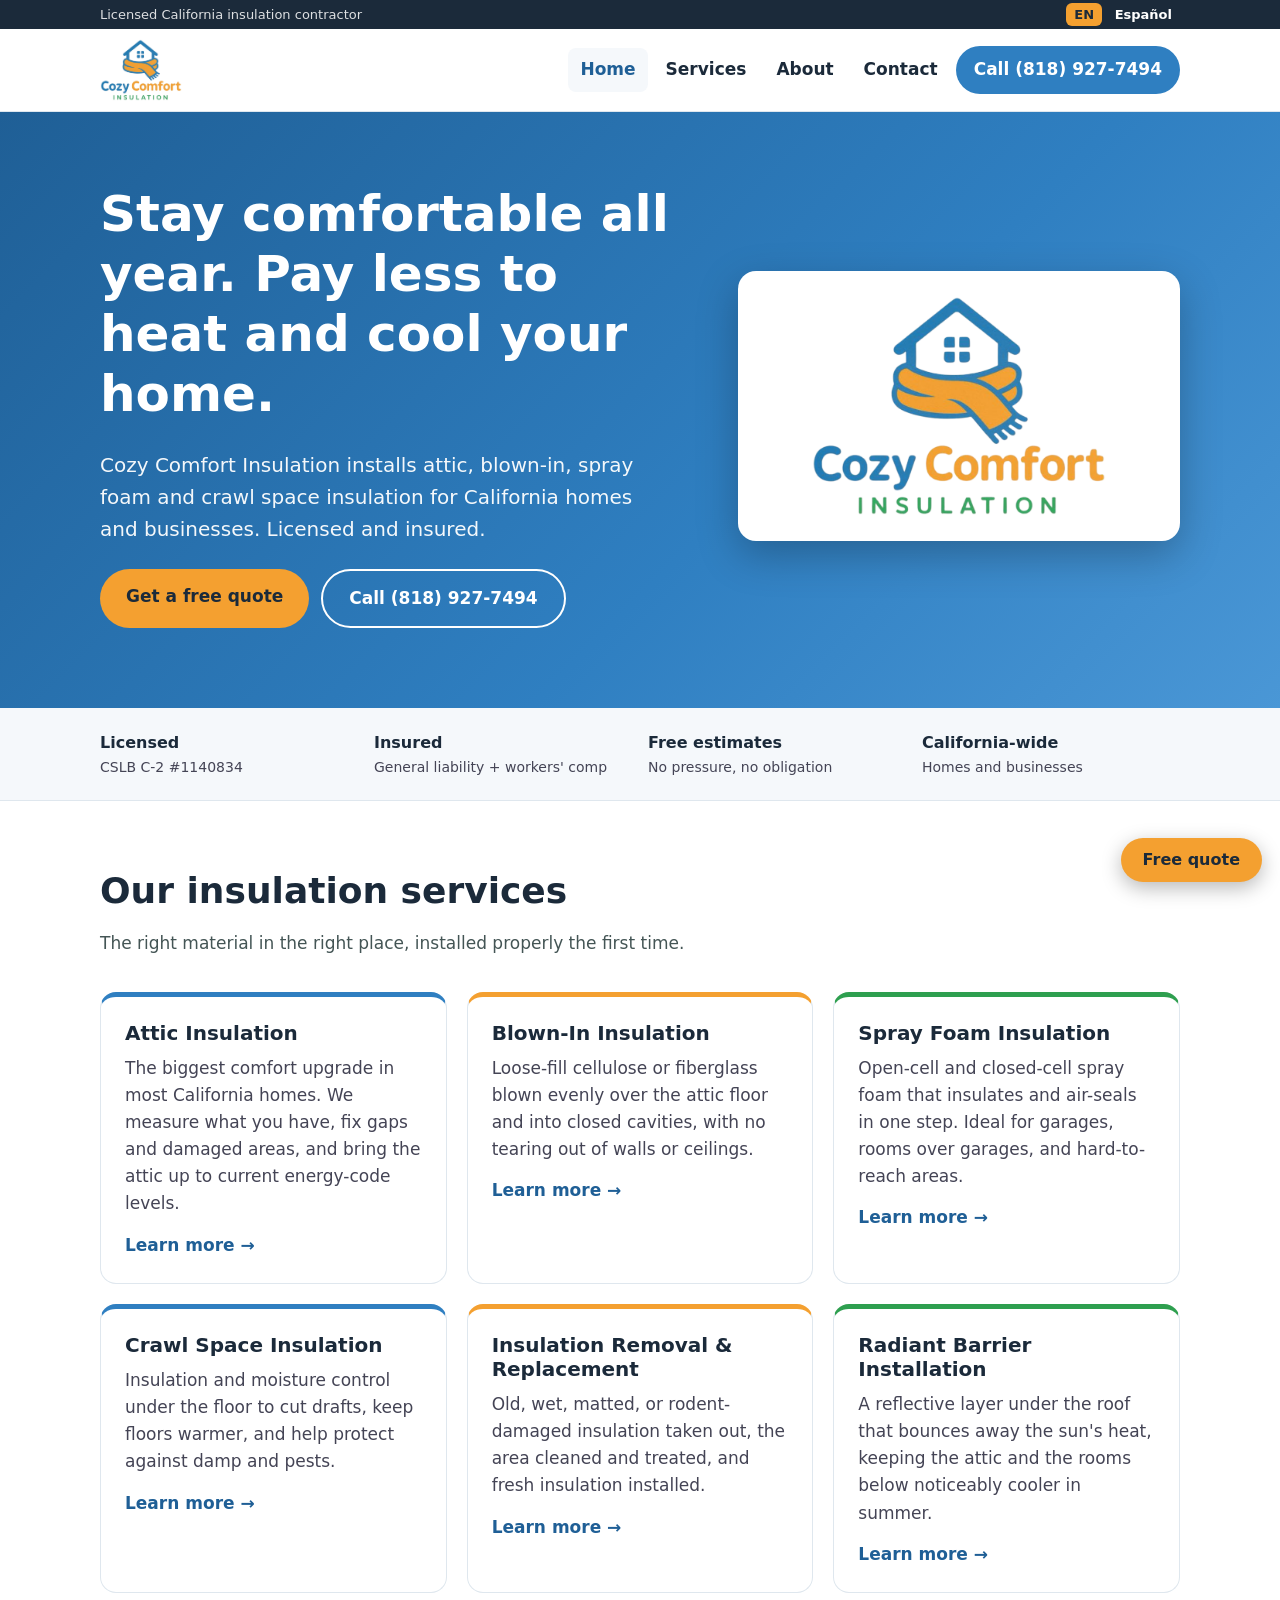
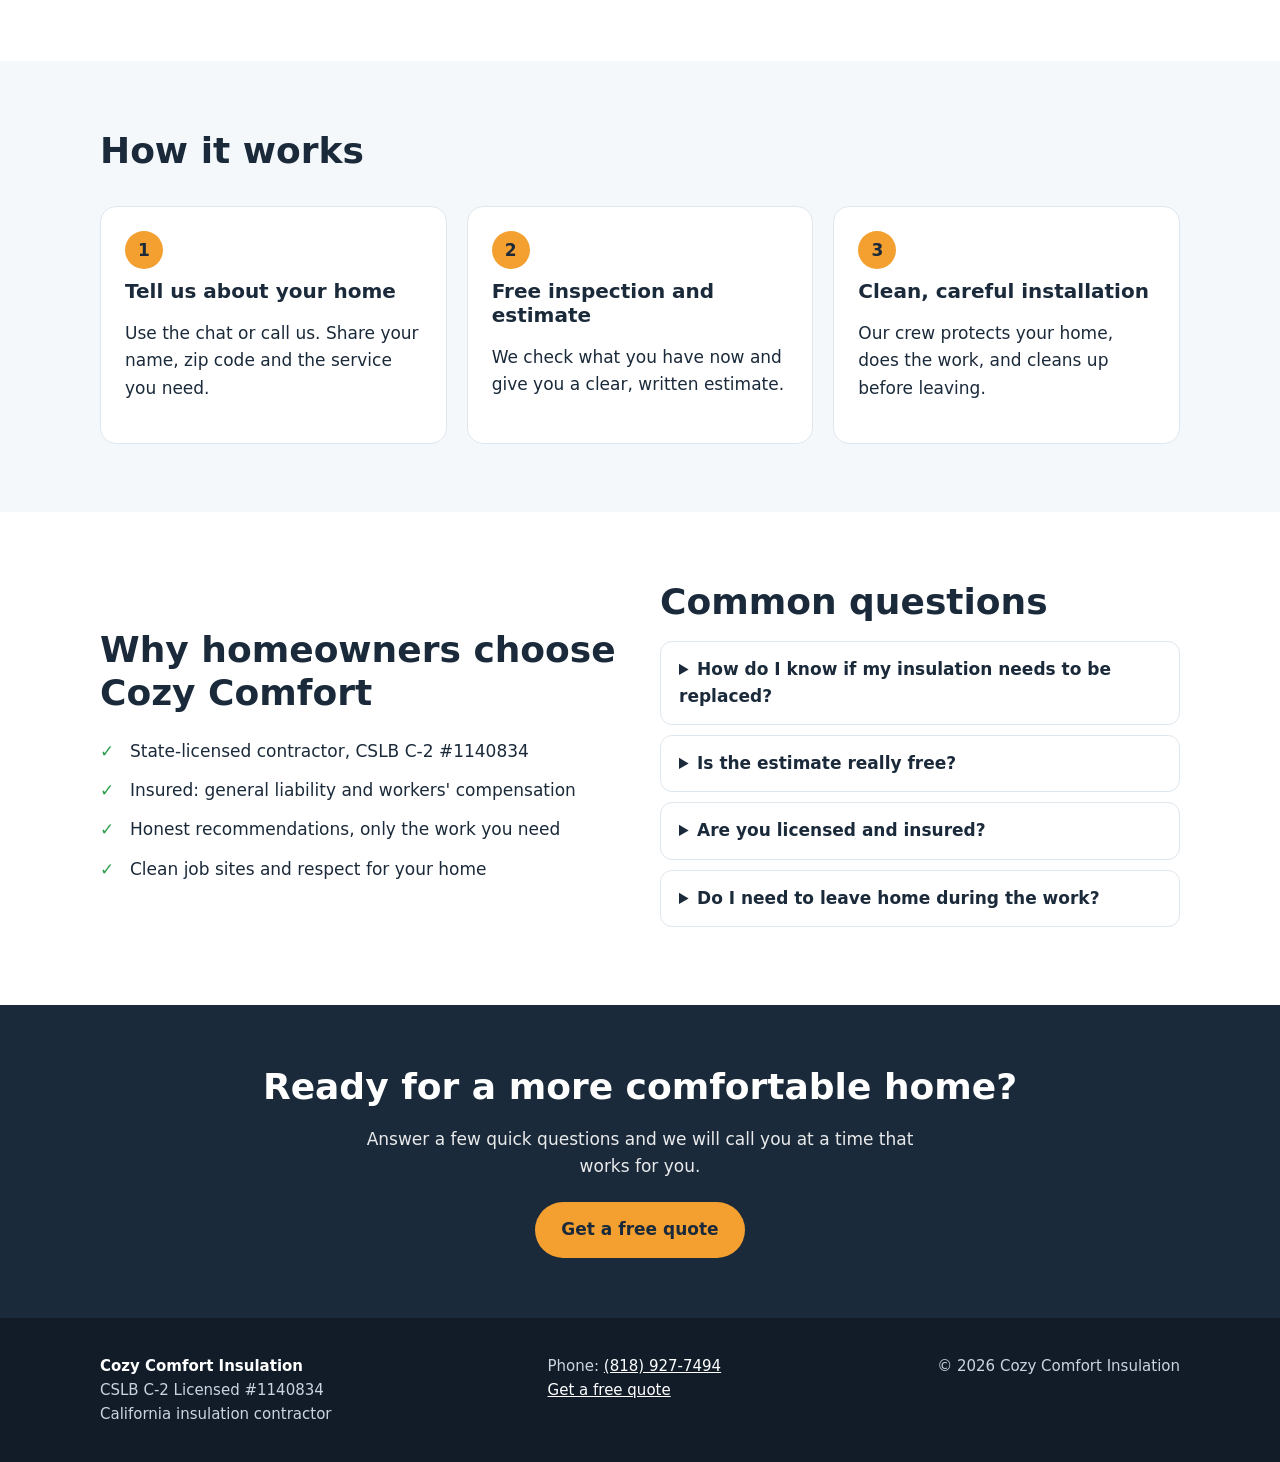
==== docs/index.html @ 7306c647 "Cozy Comfort Insulation preview site (noindex)" ====
<!DOCTYPE html><html lang="en"><head><meta charset="utf-8"><meta name="viewport" content="width=device-width,initial-scale=1">
<title>Insulation Contractor in California | Cozy Comfort Insulation</title><meta name="description" content="Licensed California insulation contractor. Attic, blown-in, spray foam, crawl space, removal and radiant barrier. Free estimates. Call (818) 927-7494."><meta name="robots" content="noindex,nofollow">
<link rel="alternate" hreflang="en" href="index.html"><link rel="alternate" hreflang="es" href="es/index.html"><link rel="alternate" hreflang="x-default" href="index.html">
<link rel="icon" href="assets/favicon.png"><link rel="apple-touch-icon" href="assets/favicon-192.png"><link rel="stylesheet" href="assets/site.css"></head><body>
<div class="lang"><div class="wrap"><span class="l">Licensed California insulation contractor</span><span><b>EN</b> <a href="es/index.html" hreflang="es" lang="es">Español</a></span></div></div>
<header class="top"><div class="wrap"><a class="logo" href="index.html"><img src="assets/logo.png" alt="Cozy Comfort Insulation" width="130" height="62"></a><nav><a href="index.html" class=on>Home</a><a href="services.html">Services</a><a href="about.html">About</a><a href="contact.html">Contact</a><a class="btn blue" href="tel:+18189277494" style="padding:10px 18px">Call (818) 927-7494</a></nav></div></header>

<section class="hero"><div class="wrap"><div>
<h1>Stay comfortable all year. Pay less to heat and cool your home.</h1>
<p class="lead">Cozy Comfort Insulation installs attic, blown-in, spray foam and crawl space insulation for California homes and businesses. Licensed and insured.</p>
<div class="acts"><a class="btn" href="#" data-cozy-chat>Get a free quote</a><a class="btn line" href="tel:+18189277494">Call (818) 927-7494</a></div></div>
<div class="card"><img src="assets/logo.png" alt="Cozy Comfort Insulation" width="300" height="226"></div></div></section>
<div class="trust"><div class="wrap"><div><b>Licensed</b>CSLB C-2 #1140834</div><div><b>Insured</b>General liability + workers' comp</div><div><b>Free estimates</b>No pressure, no obligation</div><div><b>California-wide</b>Homes and businesses</div></div></div>
<section class="s"><div class="wrap"><div class="sec-h"><h2>Our insulation services</h2><p>The right material in the right place, installed properly the first time.</p></div><div class="grid"><div class="card2"><h3>Attic Insulation</h3><p>The biggest comfort upgrade in most California homes. We measure what you have, fix gaps and damaged areas, and bring the attic up to current energy-code levels.</p><a class="more" href="services.html#attic">Learn more →</a></div><div class="card2"><h3>Blown-In Insulation</h3><p>Loose-fill cellulose or fiberglass blown evenly over the attic floor and into closed cavities, with no tearing out of walls or ceilings.</p><a class="more" href="services.html#blown">Learn more →</a></div><div class="card2"><h3>Spray Foam Insulation</h3><p>Open-cell and closed-cell spray foam that insulates and air-seals in one step. Ideal for garages, rooms over garages, and hard-to-reach areas.</p><a class="more" href="services.html#foam">Learn more →</a></div><div class="card2"><h3>Crawl Space Insulation</h3><p>Insulation and moisture control under the floor to cut drafts, keep floors warmer, and help protect against damp and pests.</p><a class="more" href="services.html#crawl">Learn more →</a></div><div class="card2"><h3>Insulation Removal & Replacement</h3><p>Old, wet, matted, or rodent-damaged insulation taken out, the area cleaned and treated, and fresh insulation installed.</p><a class="more" href="services.html#removal">Learn more →</a></div><div class="card2"><h3>Radiant Barrier Installation</h3><p>A reflective layer under the roof that bounces away the sun's heat, keeping the attic and the rooms below noticeably cooler in summer.</p><a class="more" href="services.html#radiant">Learn more →</a></div></div></div></section>
<section class="s alt"><div class="wrap"><div class="sec-h"><h2>How it works</h2></div><div class="steps">
<div><h3>Tell us about your home</h3><p>Use the chat or call us. Share your name, zip code and the service you need.</p></div>
<div><h3>Free inspection and estimate</h3><p>We check what you have now and give you a clear, written estimate.</p></div>
<div><h3>Clean, careful installation</h3><p>Our crew protects your home, does the work, and cleans up before leaving.</p></div></div></div></section>
<section class="s"><div class="wrap two"><div><h2>Why homeowners choose Cozy Comfort</h2>
<ul class="ck"><li>State-licensed contractor, CSLB C-2 #1140834</li><li>Insured: general liability and workers' compensation</li><li>Honest recommendations, only the work you need</li><li>Clean job sites and respect for your home</li></ul></div>
<div><h2>Common questions</h2><details><summary>How do I know if my insulation needs to be replaced?</summary><p>Common signs are rooms that are too hot or cold, high energy bills, drafts, uneven temperatures between floors, or insulation that is wet, flattened, or has been disturbed by pests. We inspect it and tell you plainly what you need.</p></details><details><summary>Is the estimate really free?</summary><p>Yes. Tell us about your home in the chat or call us, and we will give you a free, no-obligation estimate.</p></details><details><summary>Are you licensed and insured?</summary><p>Yes. Cozy Comfort Insulation holds California CSLB C-2 (insulation and acoustical) licence #1140834 and carries general liability and workers' compensation insurance.</p></details><details><summary>Do I need to leave home during the work?</summary><p>Usually not. Most attic and blown-in jobs are done in a day with you at home. We will tell you ahead of time if a job needs anything different.</p></details></div></div></section>
<section class="cta"><div class="wrap"><h2>Ready for a more comfortable home?</h2><p>Answer a few quick questions and we will call you at a time that works for you.</p><a class="btn" href="#" data-cozy-chat>Get a free quote</a></div></section>
<footer><div class="wrap"><div><b style="color:#fff">Cozy Comfort Insulation</b><br>CSLB C-2 Licensed #1140834<br>California insulation contractor</div>
<div>Phone: <a href="tel:+18189277494">(818) 927-7494</a><br><a href="#" data-cozy-chat>Get a free quote</a></div>
<div>© 2026 Cozy Comfort Insulation</div></div></footer>
<script src="assets/cozy-chat.js" defer></script></body></html>
---- docs/assets/site.css ----
:root{--blue:#2f7fc1;--blue-d:#1f5f96;--orange:#f4a030;--green:#2e9f4f;--ink:#1b2a3a;--soft:#f5f8fb;--line:#dfe7ee}
*{box-sizing:border-box}html{scroll-behavior:smooth}body{margin:0;font:17px/1.6 system-ui,-apple-system,"Segoe UI",Roboto,Arial,sans-serif;color:var(--ink);background:#fff}
img{max-width:100%;height:auto}a{color:var(--blue-d)}h1,h2,h3{line-height:1.2;margin:0 0 .5em}h1{font-size:clamp(30px,5vw,50px)}h2{font-size:clamp(25px,3.4vw,36px)}h3{font-size:20px}
.wrap{max-width:1120px;margin:0 auto;padding:0 20px}
.lang{background:var(--ink);color:#fff;font:600 13px/1 system-ui,sans-serif}.lang .wrap{display:flex;justify-content:space-between;align-items:center;padding:8px 20px}
.lang a{color:#fff;text-decoration:none;padding:4px 8px;border-radius:6px}.lang b{background:var(--orange);color:var(--ink);padding:4px 8px;border-radius:6px}.lang .l{opacity:.85;font-weight:500}
header.top{background:#fff;border-bottom:1px solid var(--line);position:sticky;top:0;z-index:50}header.top .wrap{display:flex;align-items:center;gap:20px;padding:10px 20px}
.logo img{height:62px;width:auto;display:block}nav{margin-left:auto;display:flex;gap:6px;flex-wrap:wrap;align-items:center}nav a{color:var(--ink);text-decoration:none;font-weight:600;padding:8px 12px;border-radius:8px}nav a:hover,nav a.on{background:var(--soft);color:var(--blue-d)}
.btn{display:inline-block;background:var(--orange);color:var(--ink)!important;font-weight:800;border-radius:999px;padding:14px 26px;text-decoration:none;border:0;cursor:pointer;font-size:17px}.btn:hover{filter:brightness(.95)}
.btn.line{background:transparent;border:2px solid #fff;color:#fff!important}.btn.blue{background:var(--blue);color:#fff!important}
.hero{background:linear-gradient(135deg,var(--blue-d),var(--blue) 60%,#4a97d6);color:#fff;padding:72px 0 80px}.hero .wrap{display:grid;grid-template-columns:1.15fr .85fr;gap:40px;align-items:center}
.hero p.lead{font-size:20px;opacity:.95;max-width:560px}.hero .acts{display:flex;gap:12px;flex-wrap:wrap;margin-top:24px}
.hero .card{background:#fff;border-radius:18px;padding:22px;color:var(--ink);box-shadow:0 14px 40px rgba(0,0,0,.25)}.hero .card img{width:100%;max-width:300px;display:block;margin:0 auto}
.trust{background:var(--soft);border-bottom:1px solid var(--line)}.trust .wrap{display:grid;grid-template-columns:repeat(4,1fr);gap:16px;padding:22px 20px}.trust div{font-size:14px;color:#445}.trust b{display:block;font-size:16px;color:var(--ink)}
section.s{padding:68px 0}section.alt{background:var(--soft)}.sec-h{max-width:680px;margin-bottom:34px}.sec-h p{color:#455;margin:0}
.grid{display:grid;grid-template-columns:repeat(3,1fr);gap:20px}.card2{background:#fff;border:1px solid var(--line);border-radius:16px;padding:24px;border-top:5px solid var(--blue)}.card2:nth-child(3n+2){border-top-color:var(--orange)}.card2:nth-child(3n){border-top-color:var(--green)}.card2 p{margin:0 0 14px;color:#445}.card2 a.more{font-weight:700;text-decoration:none}
.steps{display:grid;grid-template-columns:repeat(3,1fr);gap:20px;counter-reset:st}.steps div{background:#fff;border-radius:16px;padding:24px;border:1px solid var(--line)}.steps div::before{counter-increment:st;content:counter(st);display:inline-grid;place-items:center;width:38px;height:38px;border-radius:50%;background:var(--orange);color:var(--ink);font-weight:800;margin-bottom:10px}
.two{display:grid;grid-template-columns:1fr 1fr;gap:40px;align-items:center}ul.ck{list-style:none;padding:0;margin:0}ul.ck li{padding:6px 0 6px 30px;position:relative}ul.ck li::before{content:"✓";position:absolute;left:0;color:var(--green);font-weight:800}
details{background:#fff;border:1px solid var(--line);border-radius:12px;padding:14px 18px;margin-bottom:10px}summary{font-weight:700;cursor:pointer}details p{margin:10px 0 0;color:#445}
.cta{background:var(--ink);color:#fff;text-align:center;padding:60px 0}.cta p{opacity:.9;max-width:560px;margin:0 auto 22px}
footer{background:#111c28;color:#c9d5df;padding:36px 0;font-size:15px}footer .wrap{display:flex;flex-wrap:wrap;gap:20px;justify-content:space-between}footer a{color:#fff}
.phead{background:var(--soft);padding:44px 0;border-bottom:1px solid var(--line)}
@media(max-width:860px){.hero .wrap,.two{grid-template-columns:1fr}.grid,.steps{grid-template-columns:1fr}.trust .wrap{grid-template-columns:1fr 1fr}.hero{padding:44px 0 52px}nav{margin:0;width:100%}header.top .wrap{flex-wrap:wrap}.logo img{height:52px}nav a{padding:6px 9px}}
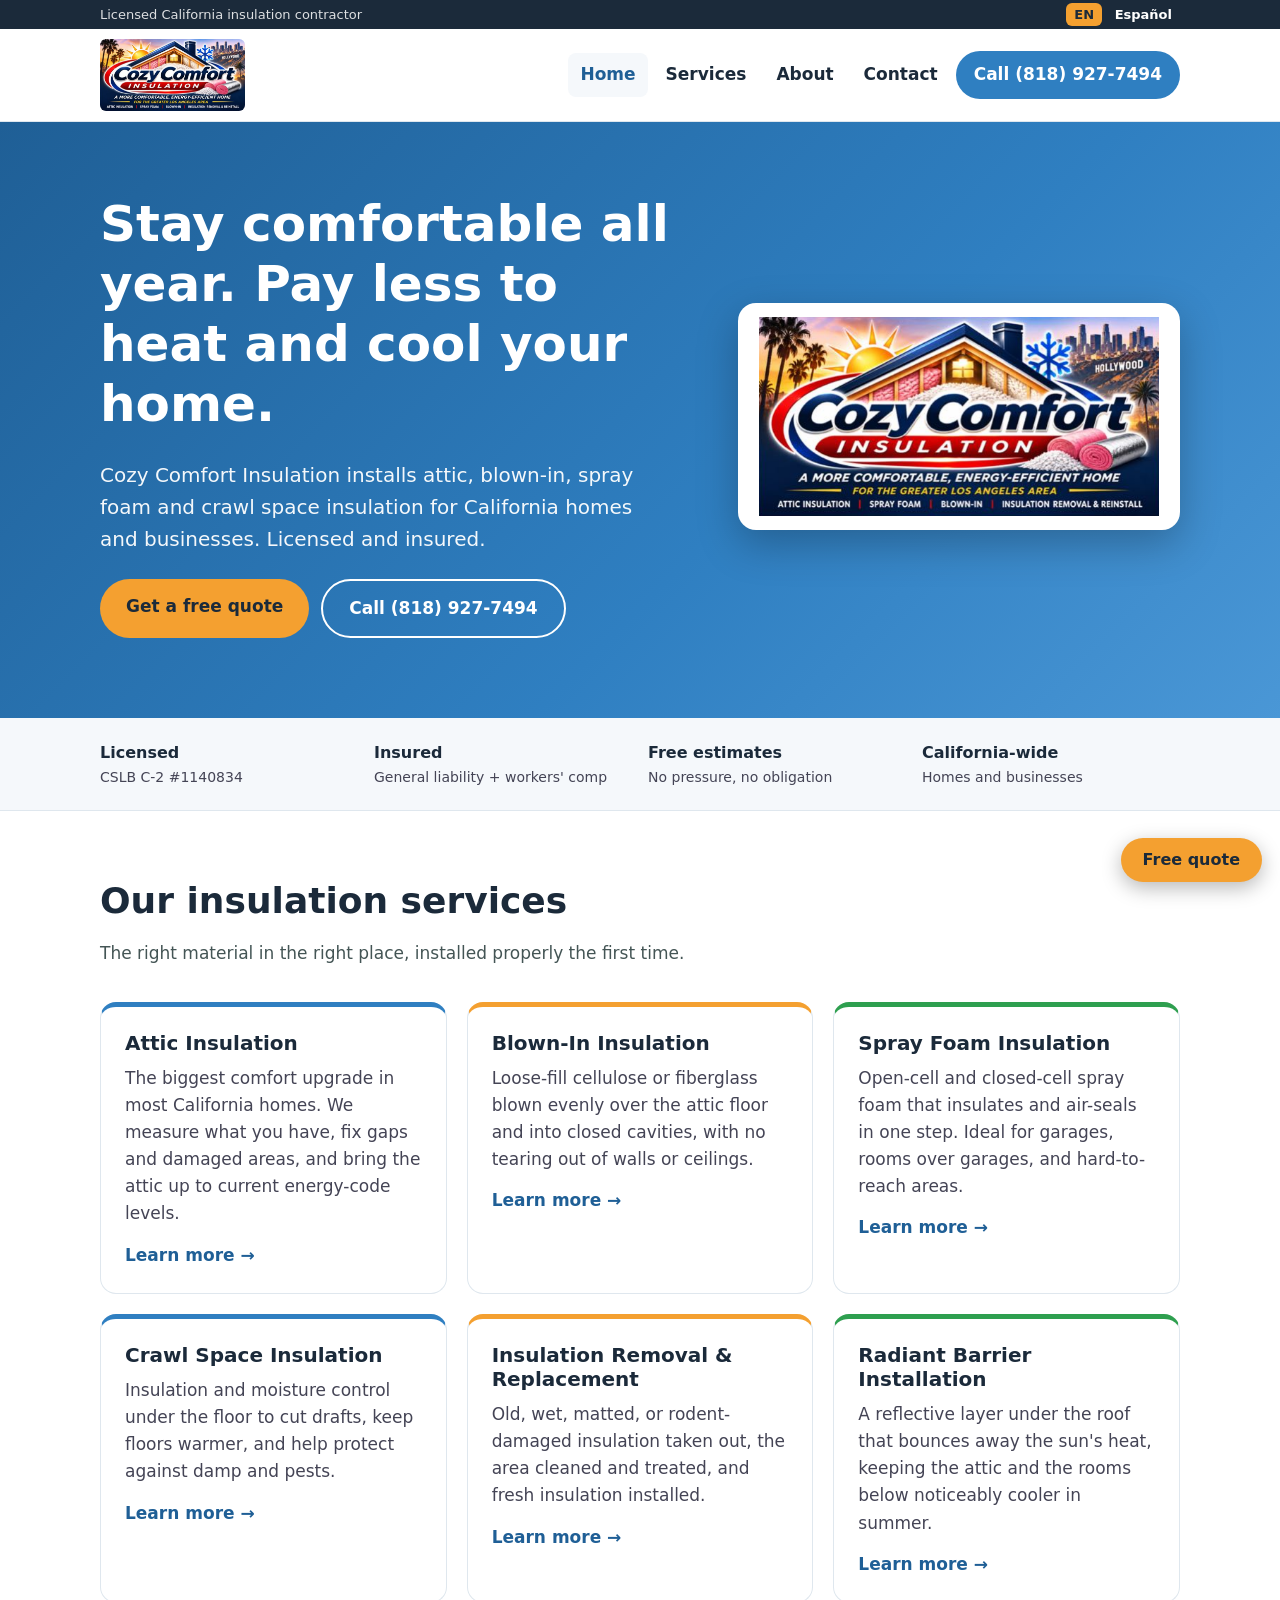
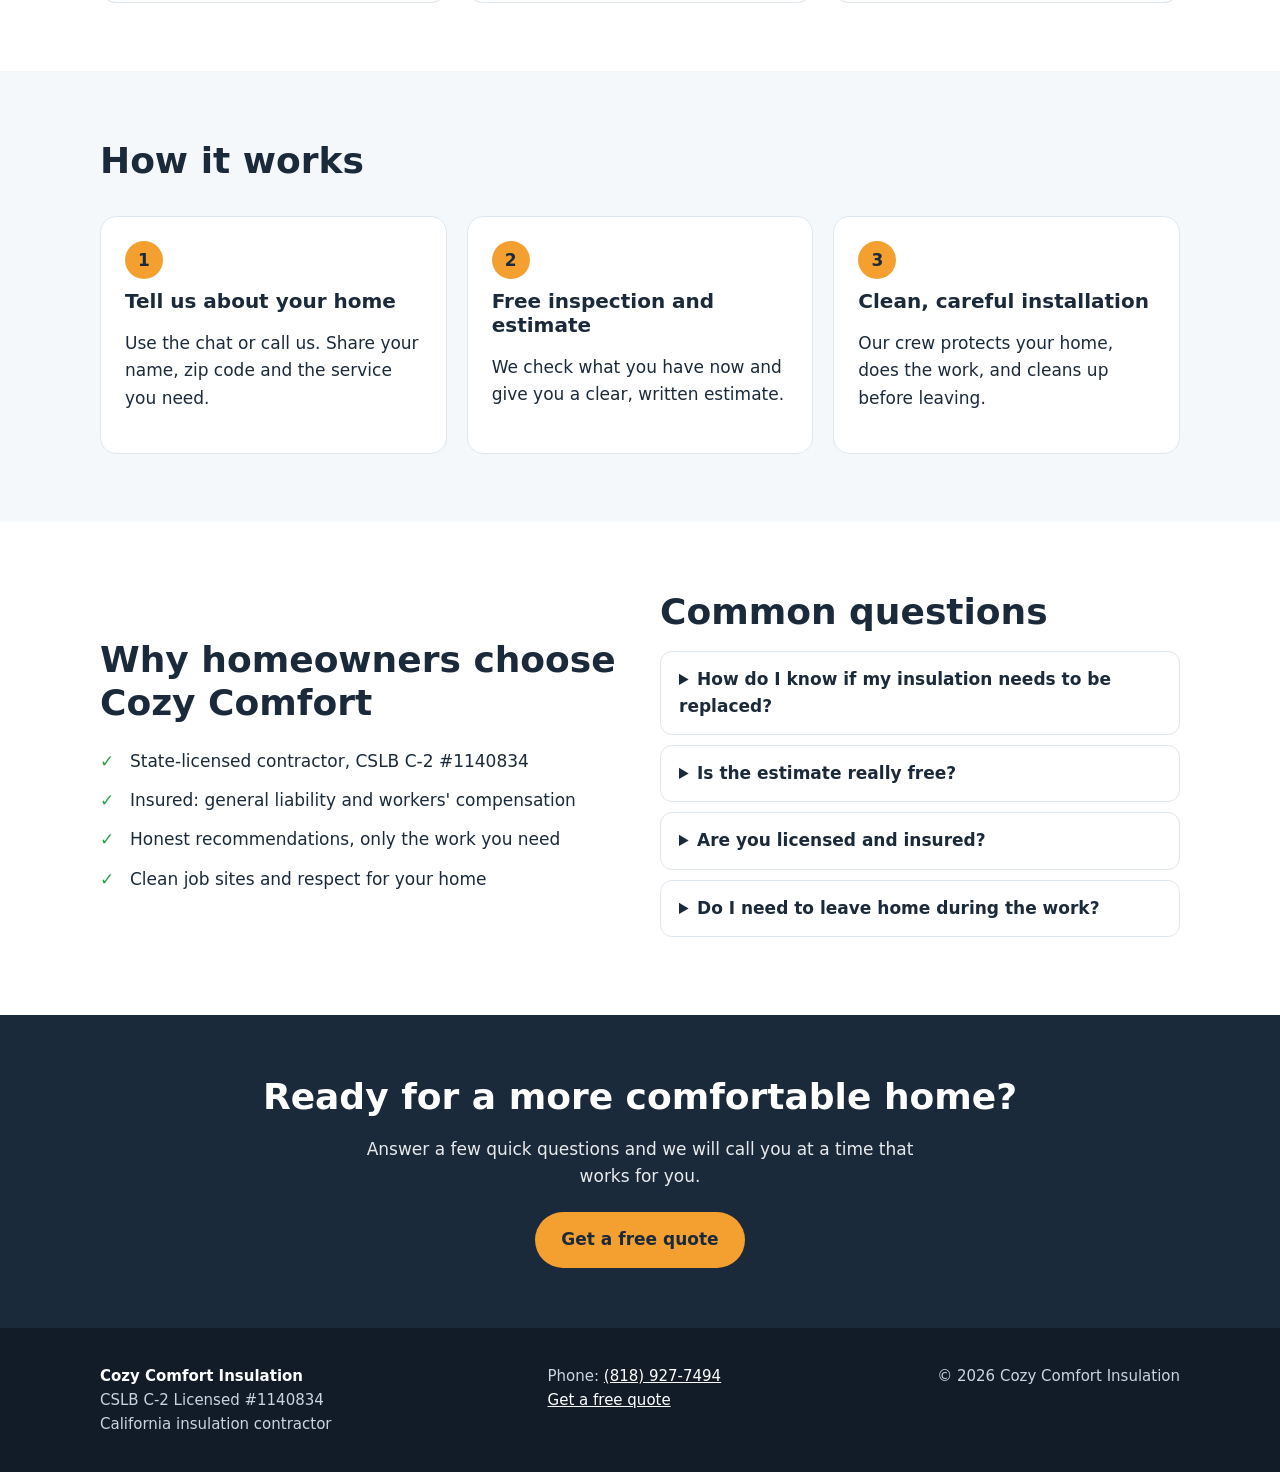
==== commit 8a14ee55: "Use new logo (cropped banner from group picture)" ====
--- a/docs/index.html
+++ b/docs/index.html
@@ -3,13 +3,13 @@
 <link rel="alternate" hreflang="en" href="index.html"><link rel="alternate" hreflang="es" href="es/index.html"><link rel="alternate" hreflang="x-default" href="index.html">
 <link rel="icon" href="assets/favicon.png"><link rel="apple-touch-icon" href="assets/favicon-192.png"><link rel="stylesheet" href="assets/site.css"></head><body>
 <div class="lang"><div class="wrap"><span class="l">Licensed California insulation contractor</span><span><b>EN</b> <a href="es/index.html" hreflang="es" lang="es">Español</a></span></div></div>
-<header class="top"><div class="wrap"><a class="logo" href="index.html"><img src="assets/logo.png" alt="Cozy Comfort Insulation" width="130" height="62"></a><nav><a href="index.html" class=on>Home</a><a href="services.html">Services</a><a href="about.html">About</a><a href="contact.html">Contact</a><a class="btn blue" href="tel:+18189277494" style="padding:10px 18px">Call (818) 927-7494</a></nav></div></header>
+<header class="top"><div class="wrap"><a class="logo" href="index.html"><img src="assets/logo.png" alt="Cozy Comfort Insulation" width="145" height="72"></a><nav><a href="index.html" class=on>Home</a><a href="services.html">Services</a><a href="about.html">About</a><a href="contact.html">Contact</a><a class="btn blue" href="tel:+18189277494" style="padding:10px 18px">Call (818) 927-7494</a></nav></div></header>
 
 <section class="hero"><div class="wrap"><div>
 <h1>Stay comfortable all year. Pay less to heat and cool your home.</h1>
 <p class="lead">Cozy Comfort Insulation installs attic, blown-in, spray foam and crawl space insulation for California homes and businesses. Licensed and insured.</p>
 <div class="acts"><a class="btn" href="#" data-cozy-chat>Get a free quote</a><a class="btn line" href="tel:+18189277494">Call (818) 927-7494</a></div></div>
-<div class="card"><img src="assets/logo.png" alt="Cozy Comfort Insulation" width="300" height="226"></div></div></section>
+<div class="card"><img src="assets/logo.png" alt="Cozy Comfort Insulation" width="400" height="199"></div></div></section>
 <div class="trust"><div class="wrap"><div><b>Licensed</b>CSLB C-2 #1140834</div><div><b>Insured</b>General liability + workers' comp</div><div><b>Free estimates</b>No pressure, no obligation</div><div><b>California-wide</b>Homes and businesses</div></div></div>
 <section class="s"><div class="wrap"><div class="sec-h"><h2>Our insulation services</h2><p>The right material in the right place, installed properly the first time.</p></div><div class="grid"><div class="card2"><h3>Attic Insulation</h3><p>The biggest comfort upgrade in most California homes. We measure what you have, fix gaps and damaged areas, and bring the attic up to current energy-code levels.</p><a class="more" href="services.html#attic">Learn more →</a></div><div class="card2"><h3>Blown-In Insulation</h3><p>Loose-fill cellulose or fiberglass blown evenly over the attic floor and into closed cavities, with no tearing out of walls or ceilings.</p><a class="more" href="services.html#blown">Learn more →</a></div><div class="card2"><h3>Spray Foam Insulation</h3><p>Open-cell and closed-cell spray foam that insulates and air-seals in one step. Ideal for garages, rooms over garages, and hard-to-reach areas.</p><a class="more" href="services.html#foam">Learn more →</a></div><div class="card2"><h3>Crawl Space Insulation</h3><p>Insulation and moisture control under the floor to cut drafts, keep floors warmer, and help protect against damp and pests.</p><a class="more" href="services.html#crawl">Learn more →</a></div><div class="card2"><h3>Insulation Removal & Replacement</h3><p>Old, wet, matted, or rodent-damaged insulation taken out, the area cleaned and treated, and fresh insulation installed.</p><a class="more" href="services.html#removal">Learn more →</a></div><div class="card2"><h3>Radiant Barrier Installation</h3><p>A reflective layer under the roof that bounces away the sun's heat, keeping the attic and the rooms below noticeably cooler in summer.</p><a class="more" href="services.html#radiant">Learn more →</a></div></div></div></section>
 <section class="s alt"><div class="wrap"><div class="sec-h"><h2>How it works</h2></div><div class="steps">
--- a/docs/assets/site.css
+++ b/docs/assets/site.css
@@ -6,12 +6,12 @@
 .lang{background:var(--ink);color:#fff;font:600 13px/1 system-ui,sans-serif}.lang .wrap{display:flex;justify-content:space-between;align-items:center;padding:8px 20px}
 .lang a{color:#fff;text-decoration:none;padding:4px 8px;border-radius:6px}.lang b{background:var(--orange);color:var(--ink);padding:4px 8px;border-radius:6px}.lang .l{opacity:.85;font-weight:500}
 header.top{background:#fff;border-bottom:1px solid var(--line);position:sticky;top:0;z-index:50}header.top .wrap{display:flex;align-items:center;gap:20px;padding:10px 20px}
-.logo img{height:62px;width:auto;display:block}nav{margin-left:auto;display:flex;gap:6px;flex-wrap:wrap;align-items:center}nav a{color:var(--ink);text-decoration:none;font-weight:600;padding:8px 12px;border-radius:8px}nav a:hover,nav a.on{background:var(--soft);color:var(--blue-d)}
+.logo img{height:72px;border-radius:6px;width:auto;display:block}nav{margin-left:auto;display:flex;gap:6px;flex-wrap:wrap;align-items:center}nav a{color:var(--ink);text-decoration:none;font-weight:600;padding:8px 12px;border-radius:8px}nav a:hover,nav a.on{background:var(--soft);color:var(--blue-d)}
 .btn{display:inline-block;background:var(--orange);color:var(--ink)!important;font-weight:800;border-radius:999px;padding:14px 26px;text-decoration:none;border:0;cursor:pointer;font-size:17px}.btn:hover{filter:brightness(.95)}
 .btn.line{background:transparent;border:2px solid #fff;color:#fff!important}.btn.blue{background:var(--blue);color:#fff!important}
 .hero{background:linear-gradient(135deg,var(--blue-d),var(--blue) 60%,#4a97d6);color:#fff;padding:72px 0 80px}.hero .wrap{display:grid;grid-template-columns:1.15fr .85fr;gap:40px;align-items:center}
 .hero p.lead{font-size:20px;opacity:.95;max-width:560px}.hero .acts{display:flex;gap:12px;flex-wrap:wrap;margin-top:24px}
-.hero .card{background:#fff;border-radius:18px;padding:22px;color:var(--ink);box-shadow:0 14px 40px rgba(0,0,0,.25)}.hero .card img{width:100%;max-width:300px;display:block;margin:0 auto}
+.hero .card{background:#fff;border-radius:18px;padding:14px;color:var(--ink);box-shadow:0 14px 40px rgba(0,0,0,.25)}.hero .card img{width:100%;max-width:400px;display:block;margin:0 auto}
 .trust{background:var(--soft);border-bottom:1px solid var(--line)}.trust .wrap{display:grid;grid-template-columns:repeat(4,1fr);gap:16px;padding:22px 20px}.trust div{font-size:14px;color:#445}.trust b{display:block;font-size:16px;color:var(--ink)}
 section.s{padding:68px 0}section.alt{background:var(--soft)}.sec-h{max-width:680px;margin-bottom:34px}.sec-h p{color:#455;margin:0}
 .grid{display:grid;grid-template-columns:repeat(3,1fr);gap:20px}.card2{background:#fff;border:1px solid var(--line);border-radius:16px;padding:24px;border-top:5px solid var(--blue)}.card2:nth-child(3n+2){border-top-color:var(--orange)}.card2:nth-child(3n){border-top-color:var(--green)}.card2 p{margin:0 0 14px;color:#445}.card2 a.more{font-weight:700;text-decoration:none}
